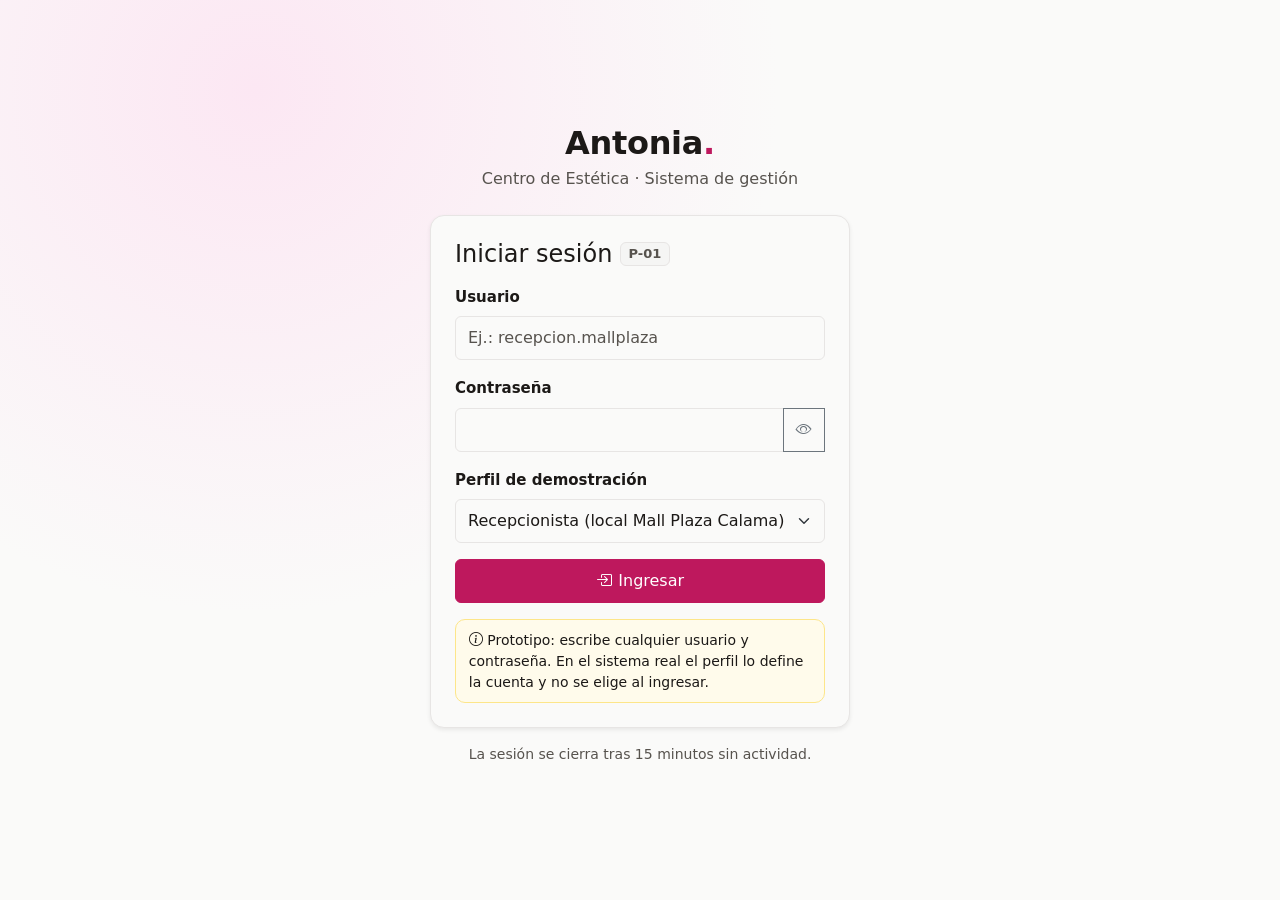
==== prototipo-antonia/index.html @ 9890cd75 "Se añadieron archivos de forma manual Prototipo 1" ====
<!doctype html>
<html lang="es">
<head>
<meta charset="utf-8">
<meta name="viewport" content="width=device-width, initial-scale=1">
<title>Inicio de sesión · Antonia Centro de Estética</title>
<link rel="stylesheet" href="static/bootstrap.min.css">
<link rel="stylesheet" href="static/bootstrap-icons.min.css">
<link rel="stylesheet" href="static/app.css">
<link rel="icon" href="data:image/svg+xml,%3Csvg xmlns='http://www.w3.org/2000/svg' viewBox='0 0 32 32'%3E%3Crect width='32' height='32' rx='8' fill='%23BE185D'/%3E%3Ctext x='16' y='23' font-size='20' text-anchor='middle' fill='white' font-family='Arial' font-weight='bold'%3EA%3C/text%3E%3C/svg%3E">
</head>
<body>
<main class="login-wrap">
  <div class="login-card">
    <div class="text-center mb-4">
      <div class="brand fs-2">Antonia<span class="dot">.</span></div>
      <div class="text-muted">Centro de Estética · Sistema de gestión</div>
    </div>
    <div class="card shadow-sm"><div class="card-body p-4">
      <div class="d-flex align-items-center mb-3"><h1 class="h4 mb-0 me-2">Iniciar sesión</h1><span class="page-id">P-01</span></div>
      <div id="err" class="alert alert-danger d-none py-2" role="alert"><i class="bi bi-exclamation-triangle-fill"></i> Usuario o contraseña incorrectos.</div>
      <form id="login" data-go="agenda.html" novalidate>
        <div class="mb-3"><label class="form-label" for="u">Usuario</label>
          <input class="form-control" id="u" name="u" autocomplete="username" required placeholder="Ej.: recepcion.mallplaza">
          <div class="invalid-feedback">Ingresa tu usuario.</div></div>
        <div class="mb-3"><label class="form-label" for="p">Contraseña</label>
          <div class="input-group"><input class="form-control" id="p" name="p" type="password" autocomplete="current-password" required>
          <button class="btn btn-outline-secondary" type="button" id="ver" aria-label="Mostrar contraseña"><i class="bi bi-eye"></i></button>
          <div class="invalid-feedback">Ingresa tu contraseña.</div></div></div>
        <div class="mb-3"><label class="form-label" for="perfil">Perfil de demostración</label>
          <select class="form-select" id="perfil" name="perfil">
            <option value="recepcionista">Recepcionista (local Mall Plaza Calama)</option>
            <option value="propietaria">Propietaria (las tres sucursales)</option>
          </select></div>
        <button class="btn btn-primary w-100" type="submit"><i class="bi bi-box-arrow-in-right"></i> Ingresar</button>
      </form>
      <p class="demo-note mt-3 mb-0"><i class="bi bi-info-circle"></i> Prototipo: escribe cualquier usuario y contraseña. En el sistema real el perfil
      lo define la cuenta y no se elige al ingresar.</p>
    </div></div>
    <p class="text-center text-muted small mt-3">La sesión se cierra tras 15 minutos sin actividad.</p>
  </div>
</main>
<script src="static/bootstrap.bundle.min.js"></script>
<script src="static/app.js"></script>
<script>
document.getElementById("ver").addEventListener("click", function () {
  var p = document.getElementById("p"); p.type = p.type === "password" ? "text" : "password";
});
document.getElementById("login").addEventListener("submit", function () {
  document.getElementById("err").classList.toggle("d-none", this.checkValidity());
});
</script>
</body></html>
---- prototipo-antonia/static/app.css ----
/* Guía de estilo del prototipo · Antonia Centro de Estética (sección 3.4) */
:root {
  --ant-text: #1C1917;
  --ant-muted: #57534E;
  --ant-accent: #BE185D;
  --ant-accent-dark: #9D174D;
  --ant-accent-soft: #FCE7F3;
  --ant-bg: #FAFAF9;
  --ant-surface: #FFFFFF;
  --ant-border: #E7E5E4;
  --ant-free: #15803D;
  --ant-free-soft: #F0FDF4;
  --ant-busy: #44403C;
  --ant-busy-soft: #F5F5F4;
  --ant-cancel: #B91C1C;
  --ant-cancel-soft: #FEF2F2;
  --ant-warn-soft: #FFFBEB;
  --bs-body-font-family: system-ui, -apple-system, "Segoe UI", Roboto, "Helvetica Neue", Arial, sans-serif;
  --bs-body-color: var(--ant-text);
  --bs-body-bg: var(--ant-bg);
  --bs-primary: var(--ant-accent);
  --bs-primary-rgb: 190, 24, 93;
  --bs-link-color: var(--ant-accent);
  --bs-link-color-rgb: 190, 24, 93;
  --bs-link-hover-color: var(--ant-accent-dark);
  --bs-border-color: var(--ant-border);
  --bs-secondary-color: var(--ant-muted);
  --bs-focus-ring-color: rgba(190, 24, 93, .3);
}
html { font-size: 16px; }
body { min-height: 100vh; }
small, .small { font-size: .875rem; } /* nunca menos de 14 px */
h1, .h1 { font-size: 1.5rem; font-weight: 700; }
h2, .h2 { font-size: 1.25rem; font-weight: 700; }
.text-muted, .text-secondary { color: var(--ant-muted) !important; }

/* Botones: un botón principal por pantalla, áreas de toque de 44 px */
.btn { min-height: 44px; display: inline-flex; align-items: center; justify-content: center; gap: .4rem; font-weight: 500; }
.btn-sm { min-height: 36px; }
.btn-primary { --bs-btn-bg: var(--ant-accent); --bs-btn-border-color: var(--ant-accent); --bs-btn-hover-bg: var(--ant-accent-dark);
  --bs-btn-hover-border-color: var(--ant-accent-dark); --bs-btn-active-bg: var(--ant-accent-dark); --bs-btn-active-border-color: var(--ant-accent-dark);
  --bs-btn-disabled-bg: var(--ant-accent); --bs-btn-disabled-border-color: var(--ant-accent); }
.btn-outline-primary { --bs-btn-color: var(--ant-accent); --bs-btn-border-color: var(--ant-accent); --bs-btn-hover-bg: var(--ant-accent);
  --bs-btn-hover-border-color: var(--ant-accent); --bs-btn-active-bg: var(--ant-accent-dark); --bs-btn-active-border-color: var(--ant-accent-dark); }
.form-control, .form-select { min-height: 44px; }
.form-label { font-weight: 600; font-size: .9375rem; }
.form-check-input:checked { background-color: var(--ant-accent); border-color: var(--ant-accent); }
.nav-pills .nav-link.active { background-color: var(--ant-accent); }

/* Estructura */
.app-header { background: var(--ant-surface); border-bottom: 1px solid var(--ant-border); height: 64px; position: sticky; top: 0; z-index: 1030; }
.brand { font-weight: 800; color: var(--ant-text); text-decoration: none; letter-spacing: -.01em; }
.brand .dot { color: var(--ant-accent); }
.brand small { font-weight: 500; color: var(--ant-muted); }
.local-chip { background: var(--ant-accent-soft); color: var(--ant-accent-dark); border-radius: 999px; padding: .35rem .8rem; font-weight: 600; font-size: .875rem; white-space: nowrap; }
.app-sidebar { width: 248px; background: var(--ant-surface); border-right: 1px solid var(--ant-border); min-height: calc(100vh - 64px); }
.side-nav .nav-link { color: var(--ant-text); border-radius: 10px; padding: .7rem .9rem; display: flex; gap: .7rem; align-items: center; min-height: 44px; }
.side-nav .nav-link:hover { background: var(--ant-busy-soft); }
.side-nav .nav-link.active { background: var(--ant-accent-soft); color: var(--ant-accent-dark); font-weight: 700; }
.side-nav .nav-link .bi { font-size: 1.15rem; }
.side-nav .sep { font-size: .8125rem; text-transform: uppercase; letter-spacing: .06em; color: var(--ant-muted); padding: 1rem .9rem .3rem; font-weight: 700; }
.side-nav .nav-link.otro { color: var(--ant-muted); }
.app-main { flex: 1; min-width: 0; padding: 1.5rem 1.75rem 3rem; }
@media (max-width: 991.98px) { .app-main { padding: 1rem 1rem 3rem; } }
.page-id { font-size: .8125rem; font-weight: 700; color: var(--ant-muted); background: var(--ant-busy-soft); border: 1px solid var(--ant-border); border-radius: 6px; padding: .1rem .45rem; vertical-align: middle; }
.card { border-color: var(--ant-border); border-radius: 14px; }
.card-header { background: transparent; }
.breadcrumb { font-size: .9375rem; margin-bottom: .5rem; }
.breadcrumb a { text-decoration: none; }
.proto-footer { font-size: .875rem; color: var(--ant-muted); border-top: 1px dashed var(--ant-border); margin-top: 2.5rem; padding-top: 1rem; }

/* Estados (el estado nunca se indica solo con color: siempre lleva texto o ícono) */
.chip { display: inline-flex; align-items: center; gap: .3rem; border-radius: 999px; padding: .2rem .65rem; font-size: .875rem; font-weight: 600; border: 1px solid transparent; white-space: nowrap; }
.chip-libre { background: var(--ant-free-soft); color: var(--ant-free); border-color: #BBF7D0; }
.chip-ocupado, .chip-agendada { background: var(--ant-busy-soft); color: var(--ant-busy); border-color: #D6D3D1; }
.chip-reprogramada { background: var(--ant-warn-soft); color: #92400E; border-color: #FDE68A; }
.chip-cancelada { background: var(--ant-cancel-soft); color: var(--ant-cancel); border-color: #FECACA; }
.chip-atendida, .chip-presente { background: var(--ant-free-soft); color: var(--ant-free); border-color: #BBF7D0; }
.chip-sin { background: var(--ant-cancel-soft); color: var(--ant-cancel); border-color: #FECACA; }
.chip-salida { background: var(--ant-busy-soft); color: var(--ant-busy); border-color: #D6D3D1; }
.chip-servicio { background: #FFF; color: var(--ant-text); border-color: var(--ant-border); font-weight: 500; }

/* Agenda en grilla (escritorio) */
.agenda-grid { display: grid; grid-template-columns: 64px repeat(var(--cols), minmax(150px, 1fr)); grid-auto-rows: 46px;
  background: var(--ant-surface); border: 1px solid var(--ant-border); border-radius: 14px; overflow: hidden; }
.agenda-grid .h { position: sticky; top: 0; background: var(--ant-surface); border-bottom: 1px solid var(--ant-border); font-weight: 700;
  display: flex; align-items: center; justify-content: center; text-align: center; padding: 0 .4rem; z-index: 2; font-size: .9375rem; }
.agenda-grid .t { font-size: .8125rem; color: var(--ant-muted); padding: .35rem .5rem 0 0; text-align: right; border-right: 1px solid var(--ant-border); }
.agenda-grid .t.half { color: transparent; }
.agenda-grid .slot { border-top: 1px dashed #EEECEA; border-left: 1px solid var(--ant-border); display: block; text-decoration: none; color: var(--ant-free);
  font-size: .8125rem; padding: .7rem .6rem; opacity: .35; transition: opacity .1s; }
.agenda-grid .slot:hover, .agenda-grid .slot:focus { opacity: 1; background: var(--ant-free-soft); outline: none; }
.agenda-grid .res { margin: 2px 4px; border-radius: 10px; padding: .3rem .55rem; text-decoration: none; color: var(--ant-text); overflow: hidden; z-index: 1;
  background: var(--ant-busy-soft); border: 1px solid #D6D3D1; border-left: 4px solid var(--ant-busy); font-size: .875rem; line-height: 1.25; }
.agenda-grid .res:hover { border-color: var(--ant-accent); border-left-color: var(--ant-accent); }
.agenda-grid .res b { display: block; white-space: nowrap; overflow: hidden; text-overflow: ellipsis; }
.agenda-grid .res span { display: block; }
.agenda-grid .res.reprogramada { background: var(--ant-warn-soft); border-color: #FDE68A; border-left-color: #D97706; }
.agenda-grid .res.cancelada { background: var(--ant-cancel-soft); border-color: #FECACA; border-left-color: var(--ant-cancel); color: var(--ant-cancel); }
.agenda-grid .res.cancelada .who { text-decoration: line-through; }
.agenda-legend { font-size: .875rem; color: var(--ant-muted); }
.legend-sw { display: inline-block; width: 14px; height: 14px; border-radius: 4px; vertical-align: -2px; margin-right: .3rem; border: 1px solid #D6D3D1; }

/* Agenda en lista (celular) */
.agenda-list .res-row { display: flex; gap: .8rem; padding: .7rem .2rem; border-top: 1px solid var(--ant-border); text-decoration: none; color: var(--ant-text); min-height: 44px; align-items: center; }
.agenda-list .res-row .hr { font-weight: 700; width: 52px; flex: none; }
.agenda-list .libre { color: var(--ant-free); }

/* Tarjetas de resumen */
.stat { background: var(--ant-surface); border: 1px solid var(--ant-border); border-radius: 14px; padding: 1rem 1.1rem; height: 100%; }
.stat .v { font-size: 1.6rem; font-weight: 800; line-height: 1.1; }
.stat .l { color: var(--ant-muted); font-size: .875rem; }
.sucursal-card .bi-shop { font-size: 1.6rem; color: var(--ant-accent); }

/* Inicio de sesión */
.login-wrap { min-height: 100vh; display: flex; align-items: center; justify-content: center; padding: 1.5rem;
  background: radial-gradient(circle at 20% 10%, #FCE7F3 0, transparent 40%), var(--ant-bg); }
.login-card { width: 100%; max-width: 420px; }
.demo-note { background: var(--ant-warn-soft); border: 1px solid #FDE68A; border-radius: 10px; font-size: .875rem; padding: .6rem .8rem; }
.sugerencia { cursor: pointer; }
.table > :not(caption) > * > * { padding: .75rem .75rem; }
.table thead th { font-size: .875rem; color: var(--ant-muted); font-weight: 700; text-transform: uppercase; letter-spacing: .03em; background: var(--ant-surface); }
.toast { border-radius: 12px; }

/* Encabezado en pantallas angostas */
.app-header { min-width: 0; }
.header-right { min-width: 0; }
.local-chip { overflow: hidden; text-overflow: ellipsis; max-width: 100%; }
@media (max-width: 575.98px) {
  .app-header { gap: .5rem !important; padding-left: .6rem !important; padding-right: .6rem !important; }
  .local-chip { max-width: 150px; font-size: .8125rem; padding: .3rem .6rem; }
  .acciones { width: 100%; }
  .acciones .btn { flex: 1; }
}
@media (max-width: 575.98px) { .stat .v { font-size: 1.25rem; } .stat { padding: .8rem; } }
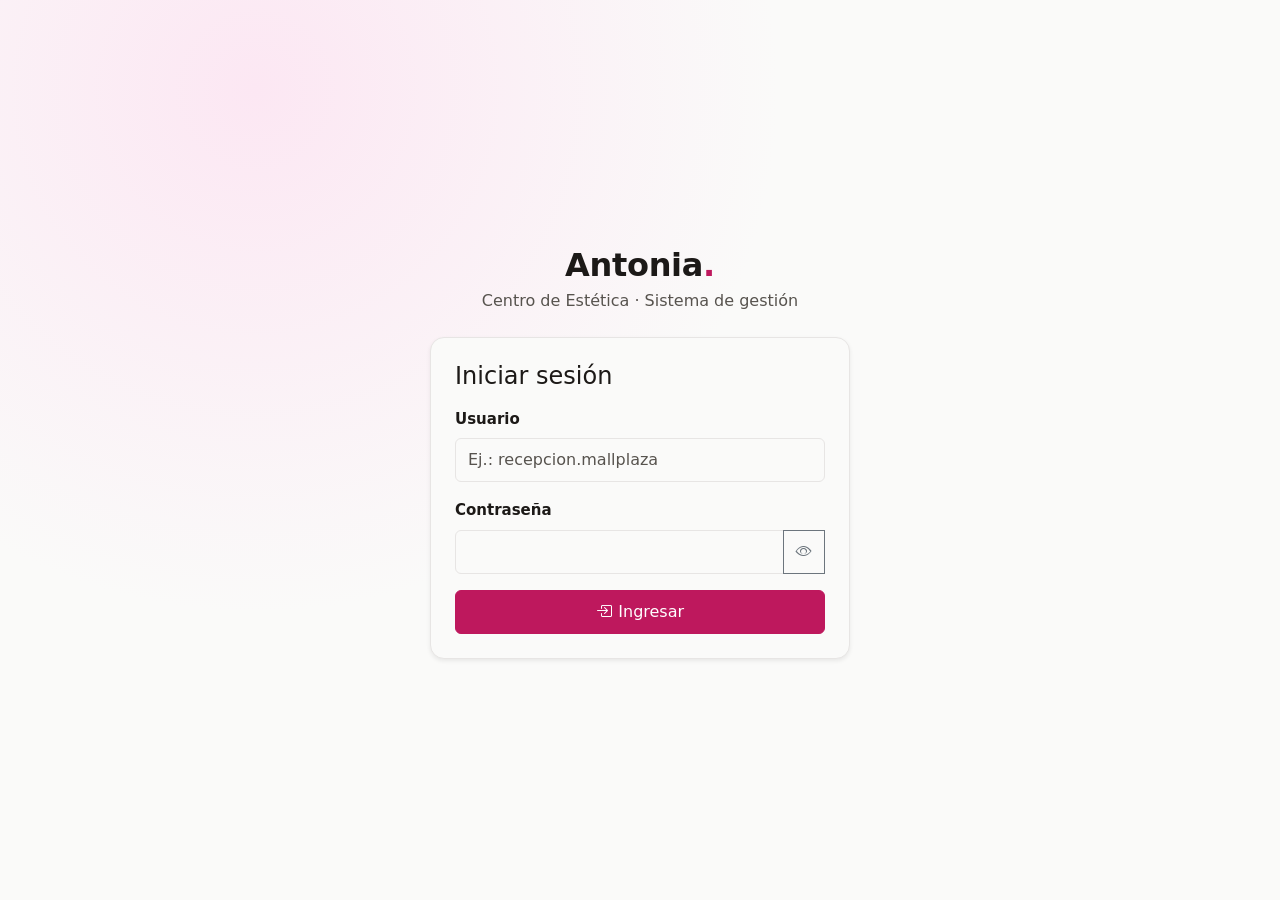
==== commit 8fc5a1f1: "Cambios v2 Se eliminaron datos inecesarios" ====
--- a/prototipo-antonia/index.html
+++ b/prototipo-antonia/index.html
@@ -17,7 +17,7 @@
       <div class="text-muted">Centro de Estética · Sistema de gestión</div>
     </div>
     <div class="card shadow-sm"><div class="card-body p-4">
-      <div class="d-flex align-items-center mb-3"><h1 class="h4 mb-0 me-2">Iniciar sesión</h1><span class="page-id">P-01</span></div>
+      <h1 class="h4 mb-3">Iniciar sesión</h1>
       <div id="err" class="alert alert-danger d-none py-2" role="alert"><i class="bi bi-exclamation-triangle-fill"></i> Usuario o contraseña incorrectos.</div>
       <form id="login" data-go="agenda.html" novalidate>
         <div class="mb-3"><label class="form-label" for="u">Usuario</label>
@@ -27,17 +27,9 @@
           <div class="input-group"><input class="form-control" id="p" name="p" type="password" autocomplete="current-password" required>
           <button class="btn btn-outline-secondary" type="button" id="ver" aria-label="Mostrar contraseña"><i class="bi bi-eye"></i></button>
           <div class="invalid-feedback">Ingresa tu contraseña.</div></div></div>
-        <div class="mb-3"><label class="form-label" for="perfil">Perfil de demostración</label>
-          <select class="form-select" id="perfil" name="perfil">
-            <option value="recepcionista">Recepcionista (local Mall Plaza Calama)</option>
-            <option value="propietaria">Propietaria (las tres sucursales)</option>
-          </select></div>
         <button class="btn btn-primary w-100" type="submit"><i class="bi bi-box-arrow-in-right"></i> Ingresar</button>
       </form>
-      <p class="demo-note mt-3 mb-0"><i class="bi bi-info-circle"></i> Prototipo: escribe cualquier usuario y contraseña. En el sistema real el perfil
-      lo define la cuenta y no se elige al ingresar.</p>
     </div></div>
-    <p class="text-center text-muted small mt-3">La sesión se cierra tras 15 minutos sin actividad.</p>
   </div>
 </main>
 <script src="static/bootstrap.bundle.min.js"></script>
